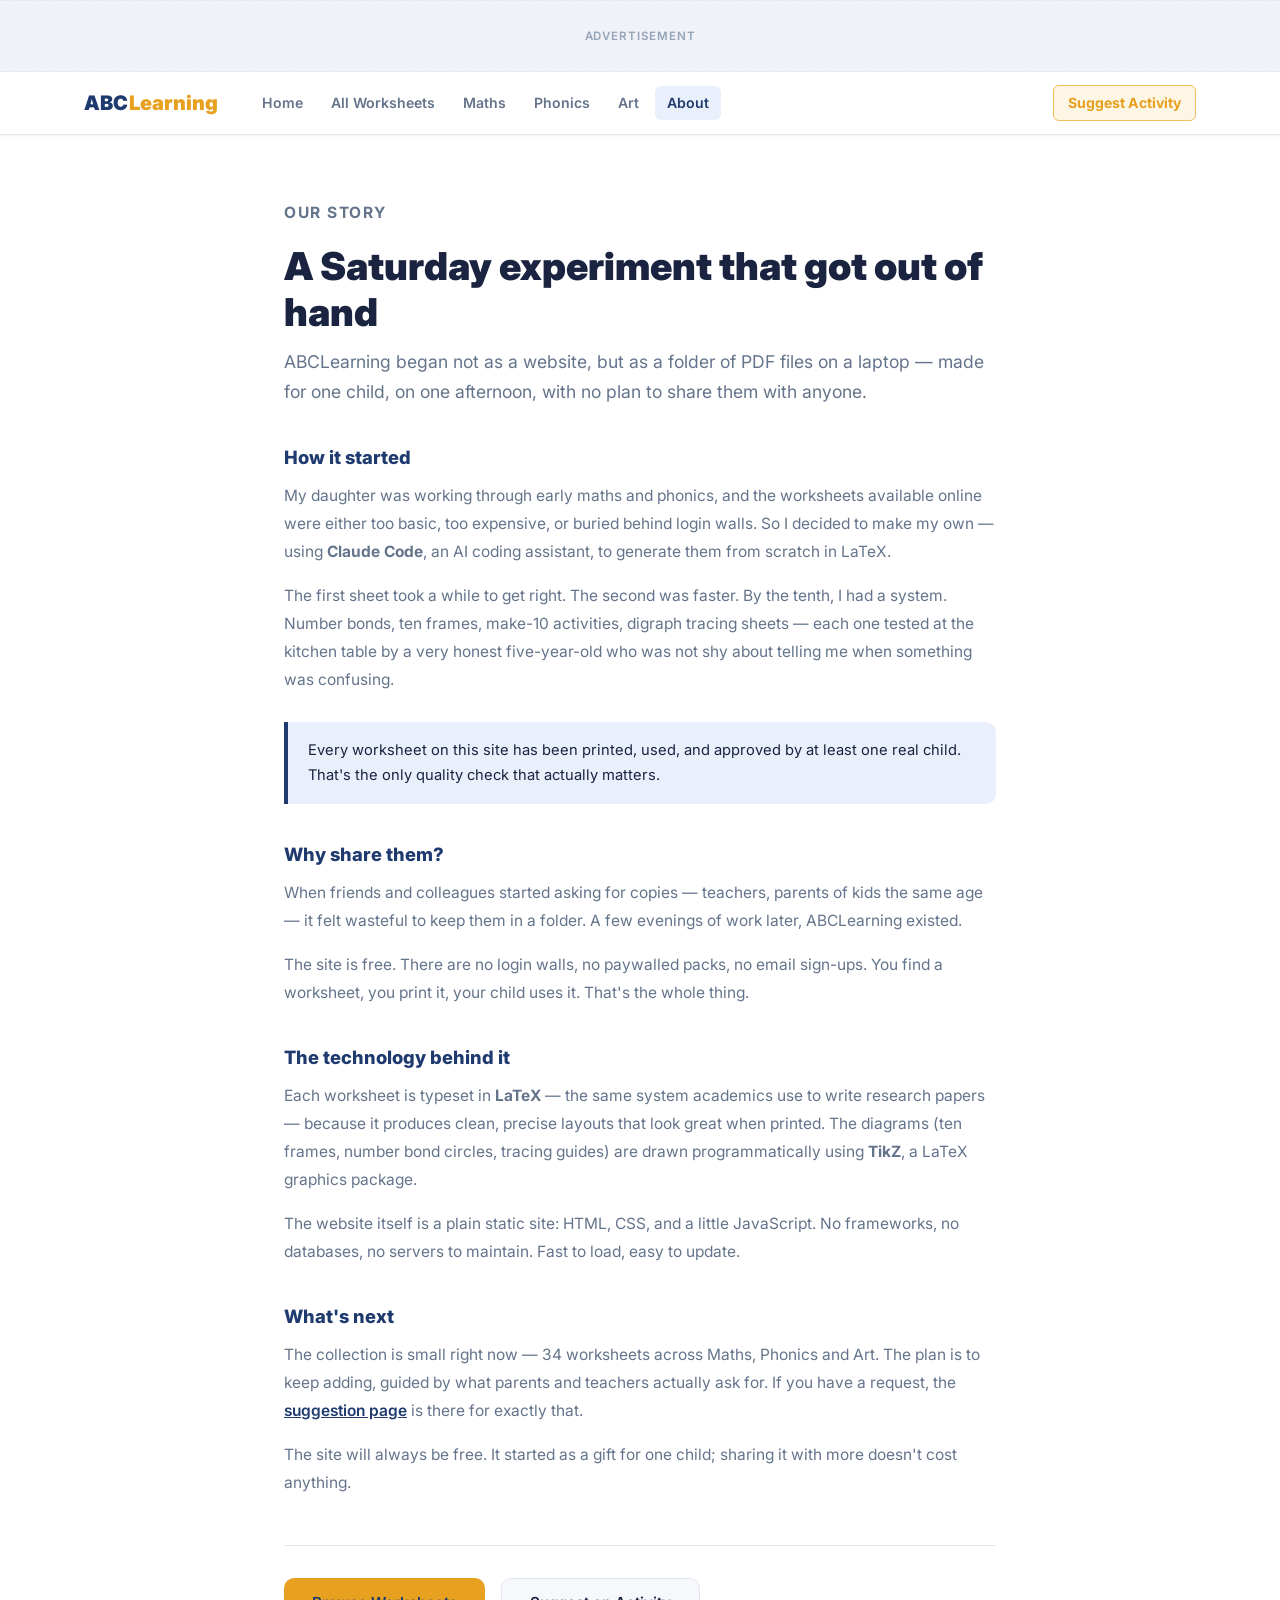
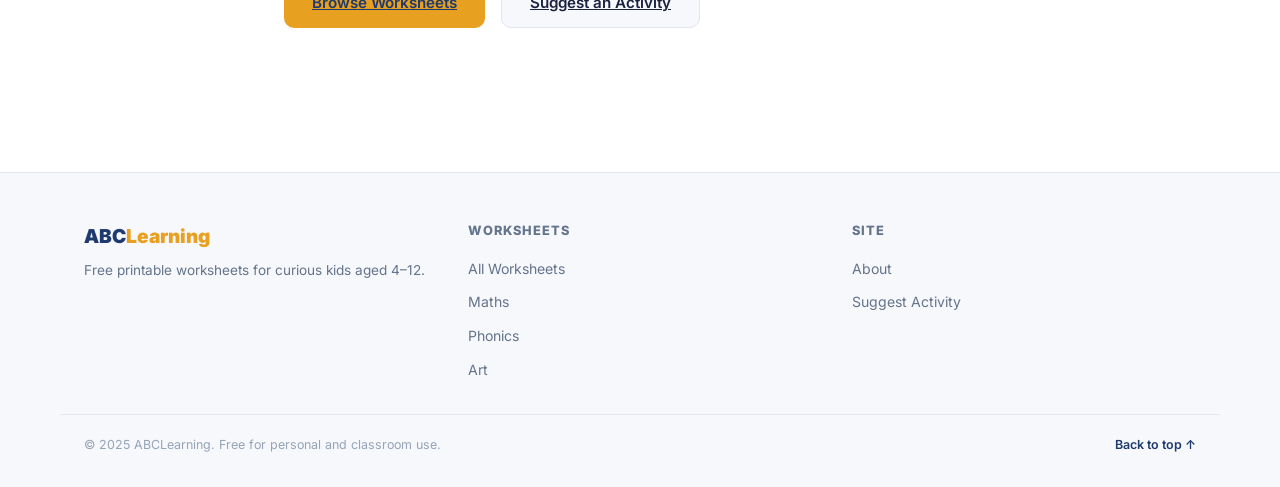
==== about.html @ a846325a "Initial commit — ABCLearning static site 26 free printable worksheets (Maths, Phonics, Art) for ages" ====
<!DOCTYPE html>
<html lang="en">
<head>
  <meta charset="UTF-8">
  <meta name="viewport" content="width=device-width, initial-scale=1.0">
  <title>About — ABCLearning</title>
  <meta name="description" content="ABCLearning started as a fun experiment generating worksheets for one child. Read the story behind the site.">
  <link rel="canonical" href="https://abclearning.net/about.html">
  <link rel="preconnect" href="https://fonts.googleapis.com">
  <link rel="preconnect" href="https://fonts.gstatic.com" crossorigin>
  <link href="https://fonts.googleapis.com/css2?family=Inter:wght@400;500;600;700;800;900&display=swap" rel="stylesheet">
  <link rel="stylesheet" href="styles.css">
</head>
<body>

<div class="ad-zone ad-banner" aria-hidden="true"></div>

<nav id="site-nav">
  <div class="nav-inner">
    <a href="index.html" class="nav-brand">
      <span class="brand-abc">ABC</span><span class="brand-learning">Learning</span>
    </a>
    <div class="nav-links">
      <a href="index.html">Home</a>
      <a href="worksheets.html">All Worksheets</a>
      <a href="maths.html">Maths</a>
      <a href="phonics.html">Phonics</a>
      <a href="art.html">Art</a>
      <a href="about.html" class="active">About</a>
      <a href="suggest.html" class="nav-cta">Suggest Activity</a>
    </div>
    <button class="nav-toggle" aria-label="Open menu">
      <span></span><span></span><span></span>
    </button>
  </div>
</nav>

<div class="about-layout">

  <p class="section-label">Our story</p>
  <h1>A Saturday experiment that got out of hand</h1>
  <p class="lead">
    ABCLearning began not as a website, but as a folder of PDF files on a laptop — made for one child, on one afternoon, with no plan to share them with anyone.
  </p>

  <h2>How it started</h2>
  <p>
    My daughter was working through early maths and phonics, and the worksheets available online were either too basic, too expensive, or buried behind login walls. So I decided to make my own — using <strong>Claude Code</strong>, an AI coding assistant, to generate them from scratch in LaTeX.
  </p>
  <p>
    The first sheet took a while to get right. The second was faster. By the tenth, I had a system. Number bonds, ten frames, make-10 activities, digraph tracing sheets — each one tested at the kitchen table by a very honest five-year-old who was not shy about telling me when something was confusing.
  </p>

  <div class="about-callout">
    Every worksheet on this site has been printed, used, and approved by at least one real child. That's the only quality check that actually matters.
  </div>

  <h2>Why share them?</h2>
  <p>
    When friends and colleagues started asking for copies — teachers, parents of kids the same age — it felt wasteful to keep them in a folder. A few evenings of work later, ABCLearning existed.
  </p>
  <p>
    The site is free. There are no login walls, no paywalled packs, no email sign-ups. You find a worksheet, you print it, your child uses it. That's the whole thing.
  </p>

  <h2>The technology behind it</h2>
  <p>
    Each worksheet is typeset in <strong>LaTeX</strong> — the same system academics use to write research papers — because it produces clean, precise layouts that look great when printed. The diagrams (ten frames, number bond circles, tracing guides) are drawn programmatically using <strong>TikZ</strong>, a LaTeX graphics package.
  </p>
  <p>
    The website itself is a plain static site: HTML, CSS, and a little JavaScript. No frameworks, no databases, no servers to maintain. Fast to load, easy to update.
  </p>

  <h2>What's next</h2>
  <p>
    The collection is small right now — 34 worksheets across Maths, Phonics and Art. The plan is to keep adding, guided by what parents and teachers actually ask for. If you have a request, the <a href="suggest.html">suggestion page</a> is there for exactly that.
  </p>
  <p>
    The site will always be free. It started as a gift for one child; sharing it with more doesn't cost anything.
  </p>

  <div style="margin-top: 48px; padding-top: 32px; border-top: 1px solid var(--border); display:flex; gap:16px; flex-wrap:wrap;">
    <a href="worksheets.html" class="btn btn-primary" style="display:inline-flex;">Browse Worksheets</a>
    <a href="suggest.html"    class="btn" style="display:inline-flex; background:var(--bg-soft); color:var(--text); border:1.5px solid var(--border);">Suggest an Activity</a>
  </div>

</div>

<footer id="site-footer">
  <div class="footer-inner">
    <div>
      <div class="footer-brand-name"><span class="brand-abc">ABC</span><span class="brand-learning">Learning</span></div>
      <p class="footer-tagline">Free printable worksheets for curious kids aged 4–12.</p>
    </div>
    <div class="footer-col">
      <h4>Worksheets</h4>
      <ul>
        <li><a href="worksheets.html">All Worksheets</a></li>
        <li><a href="maths.html">Maths</a></li>
        <li><a href="phonics.html">Phonics</a></li>
        <li><a href="art.html">Art</a></li>
      </ul>
    </div>
    <div class="footer-col">
      <h4>Site</h4>
      <ul>
        <li><a href="about.html">About</a></li>
        <li><a href="suggest.html">Suggest Activity</a></li>
      </ul>
    </div>
  </div>
  <div class="footer-bottom">
    <p>&copy; 2025 ABCLearning. Free for personal and classroom use.</p>
    <a href="#site-nav">Back to top &uarr;</a>
  </div>
</footer>

<script src="app.js"></script>
</body>
</html>
---- styles.css ----
/* ═══════════════════════════════════════════════════════════════
   ABCLearning — styles.css
   Clean, minimal teacher-resource aesthetic
   ═══════════════════════════════════════════════════════════════ */

/* ── Design tokens ───────────────────────────────────────────── */
:root {
  /* Palette */
  --bg:            #ffffff;
  --bg-soft:       #f7f8fc;
  --bg-alt:        #f0f2f8;
  --border:        #e2e6ef;
  --text:          #1a2340;
  --text-muted:    #64748b;
  --text-light:    #94a3b8;

  /* Brand */
  --primary:       #1e3a6e;
  --primary-mid:   #2952a3;
  --primary-light: #eaf0fb;

  /* Accent (CTA, highlights) */
  --accent:        #e8a020;
  --accent-light:  #fef6e4;

  /* Category colours — understated */
  --maths:         #1e3a6e;
  --maths-light:   #eaf0fb;
  --phonics:       #14532d;
  --phonics-light: #e8f5ee;
  --art:           #7c2d12;
  --art-light:     #fef0ec;

  /* Elevation */
  --shadow-xs:  0 1px 2px rgba(0,0,0,.06);
  --shadow-sm:  0 1px 4px rgba(0,0,0,.08);
  --shadow-md:  0 4px 12px rgba(0,0,0,.09);
  --shadow-lg:  0 8px 24px rgba(0,0,0,.11);

  /* Geometry */
  --radius-sm:  6px;
  --radius:     10px;
  --radius-lg:  16px;
  --max-w:      1160px;

  /* Type */
  --font:       'Inter', 'Segoe UI', system-ui, sans-serif;
}

/* ── Reset ───────────────────────────────────────────────────── */
*, *::before, *::after { box-sizing: border-box; margin: 0; padding: 0; }
html { scroll-behavior: smooth; font-size: 16px; }
body {
  font-family: var(--font);
  background: var(--bg);
  color: var(--text);
  line-height: 1.6;
  -webkit-font-smoothing: antialiased;
}
a { color: inherit; text-decoration: none; }
img { display: block; max-width: 100%; }
button { font-family: var(--font); cursor: pointer; }
ul { list-style: none; }

/* ── Typography helpers ──────────────────────────────────────── */
.section-label {
  font-size: .72rem;
  font-weight: 700;
  letter-spacing: .1em;
  text-transform: uppercase;
  color: var(--text-muted);
}
.section-title {
  font-size: clamp(1.5rem, 3vw, 2rem);
  font-weight: 800;
  color: var(--text);
  line-height: 1.2;
  margin-top: 6px;
}
.section-sub {
  font-size: 1rem;
  color: var(--text-muted);
  margin-top: 8px;
  max-width: 560px;
}

/* ── Layout helpers ──────────────────────────────────────────── */
.container {
  max-width: var(--max-w);
  margin: 0 auto;
  padding: 0 24px;
}
.section { padding: 64px 0; }
.section-alt { background: var(--bg-soft); }

/* ── Ad zones ────────────────────────────────────────────────── */
.ad-zone {
  background: var(--bg-alt);
  border: 1.5px dashed var(--border);
  border-radius: var(--radius);
  display: flex;
  align-items: center;
  justify-content: center;
  color: var(--text-light);
  font-size: .72rem;
  font-weight: 600;
  letter-spacing: .08em;
  text-transform: uppercase;
}
.ad-zone::before { content: 'Advertisement'; }

.ad-banner  { width: 100%; min-height: 72px; border-radius: 0; border-left: none; border-right: none; }
.ad-sidebar { width: 300px; min-height: 600px; flex-shrink: 0; position: sticky; top: 80px; align-self: flex-start; }
.ad-mid-grid { grid-column: 1 / -1; min-height: 80px; }

/* ════════════════════════════════════════════════════════════════
   NAVIGATION
   ════════════════════════════════════════════════════════════════ */
#site-nav {
  position: sticky;
  top: 0;
  z-index: 200;
  background: var(--bg);
  border-bottom: 1px solid var(--border);
  box-shadow: var(--shadow-xs);
}
.nav-inner {
  max-width: var(--max-w);
  margin: 0 auto;
  padding: 0 24px;
  height: 62px;
  display: flex;
  align-items: center;
  gap: 32px;
}

/* Brand */
.nav-brand {
  font-size: 1.25rem;
  font-weight: 900;
  flex-shrink: 0;
  display: flex;
  align-items: baseline;
  gap: 1px;
}
.brand-abc      { color: var(--primary); }
.brand-learning { color: var(--accent); }

/* Links */
.nav-links {
  display: flex;
  align-items: center;
  gap: 4px;
  flex: 1;
}
.nav-links a {
  padding: 6px 12px;
  border-radius: var(--radius-sm);
  font-size: .88rem;
  font-weight: 600;
  color: var(--text-muted);
  transition: background .14s, color .14s;
}
.nav-links a:hover,
.nav-links a.active {
  background: var(--primary-light);
  color: var(--primary);
}

/* CTA link */
.nav-cta {
  margin-left: auto !important;
  background: var(--accent-light) !important;
  color: var(--accent) !important;
  border: 1.5px solid #f0c060;
  border-radius: var(--radius-sm) !important;
  padding: 6px 14px !important;
  font-weight: 700 !important;
}
.nav-cta:hover {
  background: var(--accent) !important;
  color: #fff !important;
  border-color: var(--accent) !important;
}

/* Hamburger */
.nav-toggle {
  display: none;
  background: none;
  border: none;
  padding: 6px;
  margin-left: auto;
  color: var(--text);
  flex-direction: column;
  gap: 5px;
}
.nav-toggle span {
  display: block;
  width: 22px;
  height: 2px;
  background: var(--text);
  border-radius: 2px;
  transition: transform .2s, opacity .2s;
}

/* Mobile nav */
@media (max-width: 780px) {
  .nav-toggle { display: flex; }
  .nav-links {
    display: none;
    position: absolute;
    top: 62px;
    left: 0; right: 0;
    background: var(--bg);
    border-bottom: 1px solid var(--border);
    flex-direction: column;
    align-items: flex-start;
    padding: 12px 24px 20px;
    gap: 2px;
    box-shadow: var(--shadow-md);
  }
  .nav-links.open { display: flex; }
  .nav-links a { width: 100%; padding: 10px 12px; }
  .nav-cta { margin-left: 0 !important; }
}

/* ════════════════════════════════════════════════════════════════
   LANDING PAGE — index.html
   ════════════════════════════════════════════════════════════════ */

/* Hero */
.hero {
  background: var(--primary);
  color: #fff;
  padding: 80px 0 72px;
  text-align: center;
}
.hero-eyebrow {
  display: inline-block;
  background: rgba(255,255,255,.12);
  border: 1px solid rgba(255,255,255,.22);
  color: rgba(255,255,255,.9);
  font-size: .75rem;
  font-weight: 700;
  letter-spacing: .1em;
  text-transform: uppercase;
  padding: 5px 14px;
  border-radius: var(--radius-lg);
  margin-bottom: 20px;
}
.hero h1 {
  font-size: clamp(2rem, 5vw, 3rem);
  font-weight: 900;
  line-height: 1.15;
  max-width: 640px;
  margin: 0 auto 16px;
}
.hero h1 em {
  font-style: normal;
  color: var(--accent);
}
.hero p {
  font-size: 1.05rem;
  color: rgba(255,255,255,.78);
  max-width: 500px;
  margin: 0 auto 32px;
}
.hero-btns {
  display: flex;
  justify-content: center;
  gap: 12px;
  flex-wrap: wrap;
}
.btn {
  display: inline-flex;
  align-items: center;
  gap: 8px;
  padding: 12px 28px;
  border-radius: var(--radius);
  font-size: .95rem;
  font-weight: 700;
  border: none;
  transition: opacity .15s, transform .12s;
  cursor: pointer;
  text-decoration: none;
}
.btn:hover { opacity: .88; transform: translateY(-1px); }
.btn-primary { background: var(--accent); color: #1a1000; }
.btn-outline  { background: rgba(255,255,255,.12); color: #fff; border: 1.5px solid rgba(255,255,255,.35); }

/* Stats bar */
.stats-bar {
  background: var(--primary-mid);
  border-top: 1px solid rgba(255,255,255,.08);
}
.stats-inner {
  max-width: var(--max-w);
  margin: 0 auto;
  padding: 0 24px;
  display: flex;
  justify-content: center;
  gap: 48px;
  flex-wrap: wrap;
}
.stat-item {
  padding: 18px 0;
  text-align: center;
  color: #fff;
}
.stat-num  { font-size: 1.6rem; font-weight: 800; line-height: 1; }
.stat-lbl  { font-size: .75rem; font-weight: 600; color: rgba(255,255,255,.65); margin-top: 2px; letter-spacing: .05em; text-transform: uppercase; }

/* Category cards */
.category-grid {
  display: grid;
  grid-template-columns: repeat(3, 1fr);
  gap: 20px;
  margin-top: 40px;
}
.category-card {
  border: 1.5px solid var(--border);
  border-radius: var(--radius-lg);
  padding: 28px 24px;
  display: flex;
  flex-direction: column;
  gap: 8px;
  transition: box-shadow .18s, transform .15s;
  text-decoration: none;
  color: var(--text);
}
.category-card:hover {
  box-shadow: var(--shadow-md);
  transform: translateY(-3px);
}
.category-icon {
  font-size: 2rem;
  width: 52px;
  height: 52px;
  border-radius: var(--radius);
  display: flex;
  align-items: center;
  justify-content: center;
  margin-bottom: 4px;
}
.category-card.maths   .category-icon { background: var(--maths-light); }
.category-card.phonics .category-icon { background: var(--phonics-light); }
.category-card.art     .category-icon { background: var(--art-light); }

.category-card h3 { font-size: 1.1rem; font-weight: 800; }
.category-card p  { font-size: .85rem; color: var(--text-muted); line-height: 1.5; }
.category-count   { font-size: .78rem; font-weight: 700; margin-top: auto; padding-top: 12px; }
.category-card.maths   .category-count { color: var(--maths); }
.category-card.phonics .category-count { color: var(--phonics); }
.category-card.art     .category-count { color: var(--art); }

/* How it works */
.steps {
  display: grid;
  grid-template-columns: repeat(3, 1fr);
  gap: 32px;
  margin-top: 40px;
  counter-reset: steps;
}
.step {
  text-align: center;
  padding: 32px 20px;
  border-radius: var(--radius-lg);
  background: var(--bg);
  border: 1.5px solid var(--border);
  position: relative;
}
.step-num {
  width: 40px;
  height: 40px;
  border-radius: 50%;
  background: var(--primary-light);
  color: var(--primary);
  font-weight: 800;
  font-size: 1.1rem;
  display: flex;
  align-items: center;
  justify-content: center;
  margin: 0 auto 16px;
}
.step h3 { font-size: 1rem; font-weight: 800; margin-bottom: 6px; }
.step p  { font-size: .88rem; color: var(--text-muted); }

/* Featured worksheets */
.featured-grid {
  display: grid;
  grid-template-columns: repeat(auto-fill, minmax(200px, 1fr));
  gap: 20px;
  margin-top: 36px;
}

/* Story / origin section */
.story-section {
  background: var(--primary);
  color: #fff;
}
.story-inner {
  max-width: 720px;
  margin: 0 auto;
  text-align: center;
}
.story-section blockquote {
  font-size: clamp(1.05rem, 2.2vw, 1.25rem);
  line-height: 1.8;
  color: rgba(255,255,255,.88);
  font-style: italic;
  font-weight: 400;
  margin: 24px 0;
  position: relative;
  padding: 0 24px;
}
.story-section blockquote::before {
  content: '\201C';
  font-size: 4rem;
  color: var(--accent);
  position: absolute;
  top: -16px;
  left: 0;
  line-height: 1;
  font-style: normal;
}
.story-attr {
  font-size: .88rem;
  font-weight: 700;
  color: rgba(255,255,255,.6);
}

/* ════════════════════════════════════════════════════════════════
   WORKSHEET GRID — worksheets.html + category pages
   ════════════════════════════════════════════════════════════════ */

/* Page hero (category pages) */
.page-hero {
  padding: 48px 0 40px;
  border-bottom: 1px solid var(--border);
}
.page-hero-inner {
  max-width: var(--max-w);
  margin: 0 auto;
  padding: 0 24px;
}
.page-hero h1 { font-size: clamp(1.6rem, 3.5vw, 2.2rem); font-weight: 900; }
.page-hero p  { font-size: .95rem; color: var(--text-muted); margin-top: 8px; }
.page-hero-badge {
  display: inline-flex;
  align-items: center;
  gap: 6px;
  padding: 4px 12px;
  border-radius: var(--radius-lg);
  font-size: .75rem;
  font-weight: 700;
  text-transform: uppercase;
  letter-spacing: .07em;
  margin-bottom: 12px;
}
.badge-maths   { background: var(--maths-light);   color: var(--maths); }
.badge-phonics { background: var(--phonics-light);  color: var(--phonics); }
.badge-art     { background: var(--art-light);      color: var(--art); }

/* Filter bar */
#filter-bar {
  background: var(--bg);
  border-bottom: 1px solid var(--border);
  position: sticky;
  top: 62px;
  z-index: 100;
}
.filter-row {
  max-width: var(--max-w);
  margin: 0 auto;
  padding: 12px 24px;
  display: flex;
  flex-wrap: wrap;
  gap: 12px;
  align-items: center;
}
.filter-group  { display: flex; align-items: center; gap: 8px; flex-wrap: wrap; }
.filter-label  { font-size: .72rem; font-weight: 700; text-transform: uppercase; letter-spacing: .08em; color: var(--text-muted); white-space: nowrap; }
.filter-pills  { display: flex; flex-wrap: wrap; gap: 5px; }

.pill {
  border: 1.5px solid var(--border);
  border-radius: 99px;
  padding: 4px 14px;
  font-size: .8rem;
  font-weight: 600;
  background: var(--bg);
  color: var(--text-muted);
  transition: all .14s;
}
.pill:hover { border-color: var(--primary); color: var(--primary); }
.pill.active { background: var(--primary); color: #fff; border-color: var(--primary); }

.pill-maths.active   { background: var(--maths);   border-color: var(--maths); }
.pill-phonics.active { background: var(--phonics);  border-color: var(--phonics); }
.pill-art.active     { background: var(--art);      border-color: var(--art); }

.result-count {
  margin-left: auto;
  font-size: .78rem;
  font-weight: 600;
  color: var(--text-muted);
}

/* Page layout */
#page-layout {
  display: flex;
  gap: 28px;
  max-width: var(--max-w);
  margin: 0 auto;
  padding: 28px 24px;
  align-items: flex-start;
}
#card-grid-wrapper { flex: 1; min-width: 0; }

/* Card grid */
#card-grid, .featured-grid {
  display: grid;
  grid-template-columns: repeat(auto-fill, minmax(210px, 1fr));
  gap: 20px;
}

/* Card */
.card {
  background: var(--bg);
  border: 1.5px solid var(--border);
  border-radius: var(--radius-lg);
  box-shadow: var(--shadow-sm);
  overflow: hidden;
  display: flex;
  flex-direction: column;
  transition: box-shadow .18s, transform .15s;
}
.card:hover { box-shadow: var(--shadow-lg); transform: translateY(-4px); }

.card-thumbnail-wrap {
  width: 100%;
  aspect-ratio: 3 / 4;
  background: var(--bg-alt);
  overflow: hidden;
}
.card-thumbnail {
  width: 100%; height: 100%;
  object-fit: cover;
  object-position: top;
  transition: transform .3s;
}
.card:hover .card-thumbnail { transform: scale(1.04); }

.card-body {
  padding: 14px 16px 16px;
  flex: 1;
  display: flex;
  flex-direction: column;
  gap: 4px;
}
.card-meta { display: flex; align-items: center; gap: 6px; flex-wrap: wrap; }

/* Card skill badge */
.card-badge {
  border-radius: 99px;
  padding: 2px 9px;
  font-size: .68rem;
  font-weight: 700;
  text-transform: uppercase;
  letter-spacing: .06em;
  color: #fff;
}
.badge-Maths   { background: var(--maths); }
.badge-Phonics { background: var(--phonics); }
.badge-Art     { background: var(--art); }

.card-age   { font-size: .73rem; font-weight: 600; color: var(--text-muted); }
.card-title { font-size: .92rem; font-weight: 700; line-height: 1.3; color: var(--text); margin-top: 4px; }
.card-topic { font-size: .78rem; color: var(--text-muted); }

.card-print-btn {
  margin-top: 12px;
  display: flex;
  align-items: center;
  justify-content: center;
  gap: 6px;
  width: 100%;
  padding: 9px 0;
  border: 1.5px solid var(--primary);
  border-radius: var(--radius);
  background: transparent;
  color: var(--primary);
  font-size: .84rem;
  font-weight: 700;
  transition: background .14s, color .14s;
}
.card-print-btn:hover { background: var(--primary); color: #fff; }

/* No results */
.no-results {
  grid-column: 1 / -1;
  text-align: center;
  padding: 60px 20px;
  color: var(--text-muted);
  font-size: 1rem;
  font-weight: 600;
}
.hidden { display: none !important; }

/* ════════════════════════════════════════════════════════════════
   ABOUT PAGE
   ════════════════════════════════════════════════════════════════ */
.about-layout {
  max-width: 760px;
  margin: 0 auto;
  padding: 64px 24px;
}
.about-layout h1 {
  font-size: clamp(1.8rem, 4vw, 2.4rem);
  font-weight: 900;
  line-height: 1.2;
  margin-bottom: 12px;
}
.about-layout .lead {
  font-size: 1.1rem;
  color: var(--text-muted);
  margin-bottom: 36px;
  line-height: 1.7;
}
.about-layout h2 {
  font-size: 1.15rem;
  font-weight: 800;
  margin: 36px 0 10px;
  color: var(--primary);
}
.about-layout p {
  font-size: .97rem;
  color: var(--text-muted);
  line-height: 1.8;
  margin-bottom: 16px;
}
.about-layout a { color: var(--primary); font-weight: 600; text-decoration: underline; }

.about-callout {
  background: var(--primary-light);
  border-left: 4px solid var(--primary);
  border-radius: 0 var(--radius) var(--radius) 0;
  padding: 16px 20px;
  margin: 28px 0;
  font-size: .92rem;
  color: var(--text);
  line-height: 1.7;
}

/* ════════════════════════════════════════════════════════════════
   SUGGEST PAGE
   ════════════════════════════════════════════════════════════════ */
.suggest-layout {
  max-width: 640px;
  margin: 0 auto;
  padding: 64px 24px;
}
.suggest-layout h1 {
  font-size: clamp(1.6rem, 4vw, 2.2rem);
  font-weight: 900;
  margin-bottom: 10px;
}
.suggest-layout .lead {
  font-size: .97rem;
  color: var(--text-muted);
  margin-bottom: 40px;
  line-height: 1.7;
}

.form-group { display: flex; flex-direction: column; gap: 6px; margin-bottom: 22px; }
.form-group label { font-size: .85rem; font-weight: 700; color: var(--text); }
.form-group span  { font-size: .78rem; color: var(--text-muted); }

.form-group input,
.form-group select,
.form-group textarea {
  width: 100%;
  padding: 10px 14px;
  border: 1.5px solid var(--border);
  border-radius: var(--radius);
  font-family: var(--font);
  font-size: .92rem;
  color: var(--text);
  background: var(--bg);
  transition: border-color .14s;
  outline: none;
}
.form-group input:focus,
.form-group select:focus,
.form-group textarea:focus { border-color: var(--primary); }
.form-group textarea { min-height: 130px; resize: vertical; line-height: 1.6; }

.form-row { display: grid; grid-template-columns: 1fr 1fr; gap: 16px; }

.submit-btn {
  width: 100%;
  padding: 13px;
  background: var(--primary);
  color: #fff;
  border: none;
  border-radius: var(--radius);
  font-size: .95rem;
  font-weight: 700;
  cursor: pointer;
  transition: background .14s, transform .12s;
}
.submit-btn:hover { background: var(--primary-mid); transform: translateY(-1px); }

.form-note {
  font-size: .78rem;
  color: var(--text-muted);
  text-align: center;
  margin-top: 14px;
}

/* Success message (shown after submit) */
.form-success {
  text-align: center;
  padding: 48px 24px;
  display: none;
}
.form-success h2 { font-size: 1.4rem; font-weight: 800; margin-bottom: 10px; }
.form-success p  { color: var(--text-muted); font-size: .95rem; }

/* ════════════════════════════════════════════════════════════════
   FOOTER
   ════════════════════════════════════════════════════════════════ */
#site-footer {
  background: var(--bg-soft);
  border-top: 1px solid var(--border);
  padding: 48px 0 32px;
  margin-top: 80px;
}
.footer-inner {
  max-width: var(--max-w);
  margin: 0 auto;
  padding: 0 24px;
  display: grid;
  grid-template-columns: 1fr 1fr 1fr;
  gap: 40px;
}
.footer-brand-name {
  font-size: 1.2rem;
  font-weight: 900;
  margin-bottom: 8px;
}
.footer-tagline { font-size: .85rem; color: var(--text-muted); line-height: 1.6; }

.footer-col h4 { font-size: .8rem; font-weight: 800; text-transform: uppercase; letter-spacing: .08em; color: var(--text-muted); margin-bottom: 14px; }
.footer-col ul { display: flex; flex-direction: column; gap: 8px; }
.footer-col a  { font-size: .88rem; color: var(--text-muted); transition: color .12s; }
.footer-col a:hover { color: var(--primary); }

.footer-bottom {
  max-width: var(--max-w);
  margin: 32px auto 0;
  padding: 20px 24px 0;
  border-top: 1px solid var(--border);
  display: flex;
  justify-content: space-between;
  align-items: center;
  flex-wrap: wrap;
  gap: 8px;
}
.footer-bottom p { font-size: .78rem; color: var(--text-light); }
.footer-bottom a { color: var(--primary); font-weight: 600; font-size: .78rem; }

/* ════════════════════════════════════════════════════════════════
   RESPONSIVE
   ════════════════════════════════════════════════════════════════ */
@media (max-width: 900px) {
  .ad-sidebar { display: none; }
  #page-layout { padding: 20px 16px; }
  .category-grid { grid-template-columns: 1fr; gap: 14px; }
  .steps { grid-template-columns: 1fr; gap: 16px; }
  .footer-inner { grid-template-columns: 1fr 1fr; }
  .footer-inner > :first-child { grid-column: 1 / -1; }
}

@media (max-width: 640px) {
  #card-grid { grid-template-columns: repeat(2, 1fr); gap: 14px; }
  .featured-grid { grid-template-columns: repeat(2, 1fr); gap: 14px; }
  .filter-row { padding: 10px 16px; }
  .hero { padding: 56px 0 48px; }
  .stats-inner { gap: 24px; }
  .form-row { grid-template-columns: 1fr; }
  .footer-inner { grid-template-columns: 1fr; gap: 28px; }
  .footer-bottom { flex-direction: column; text-align: center; }
  .section { padding: 48px 0; }
}

@media (max-width: 400px) {
  #card-grid { grid-template-columns: 1fr; }
  .featured-grid { grid-template-columns: 1fr; }
}
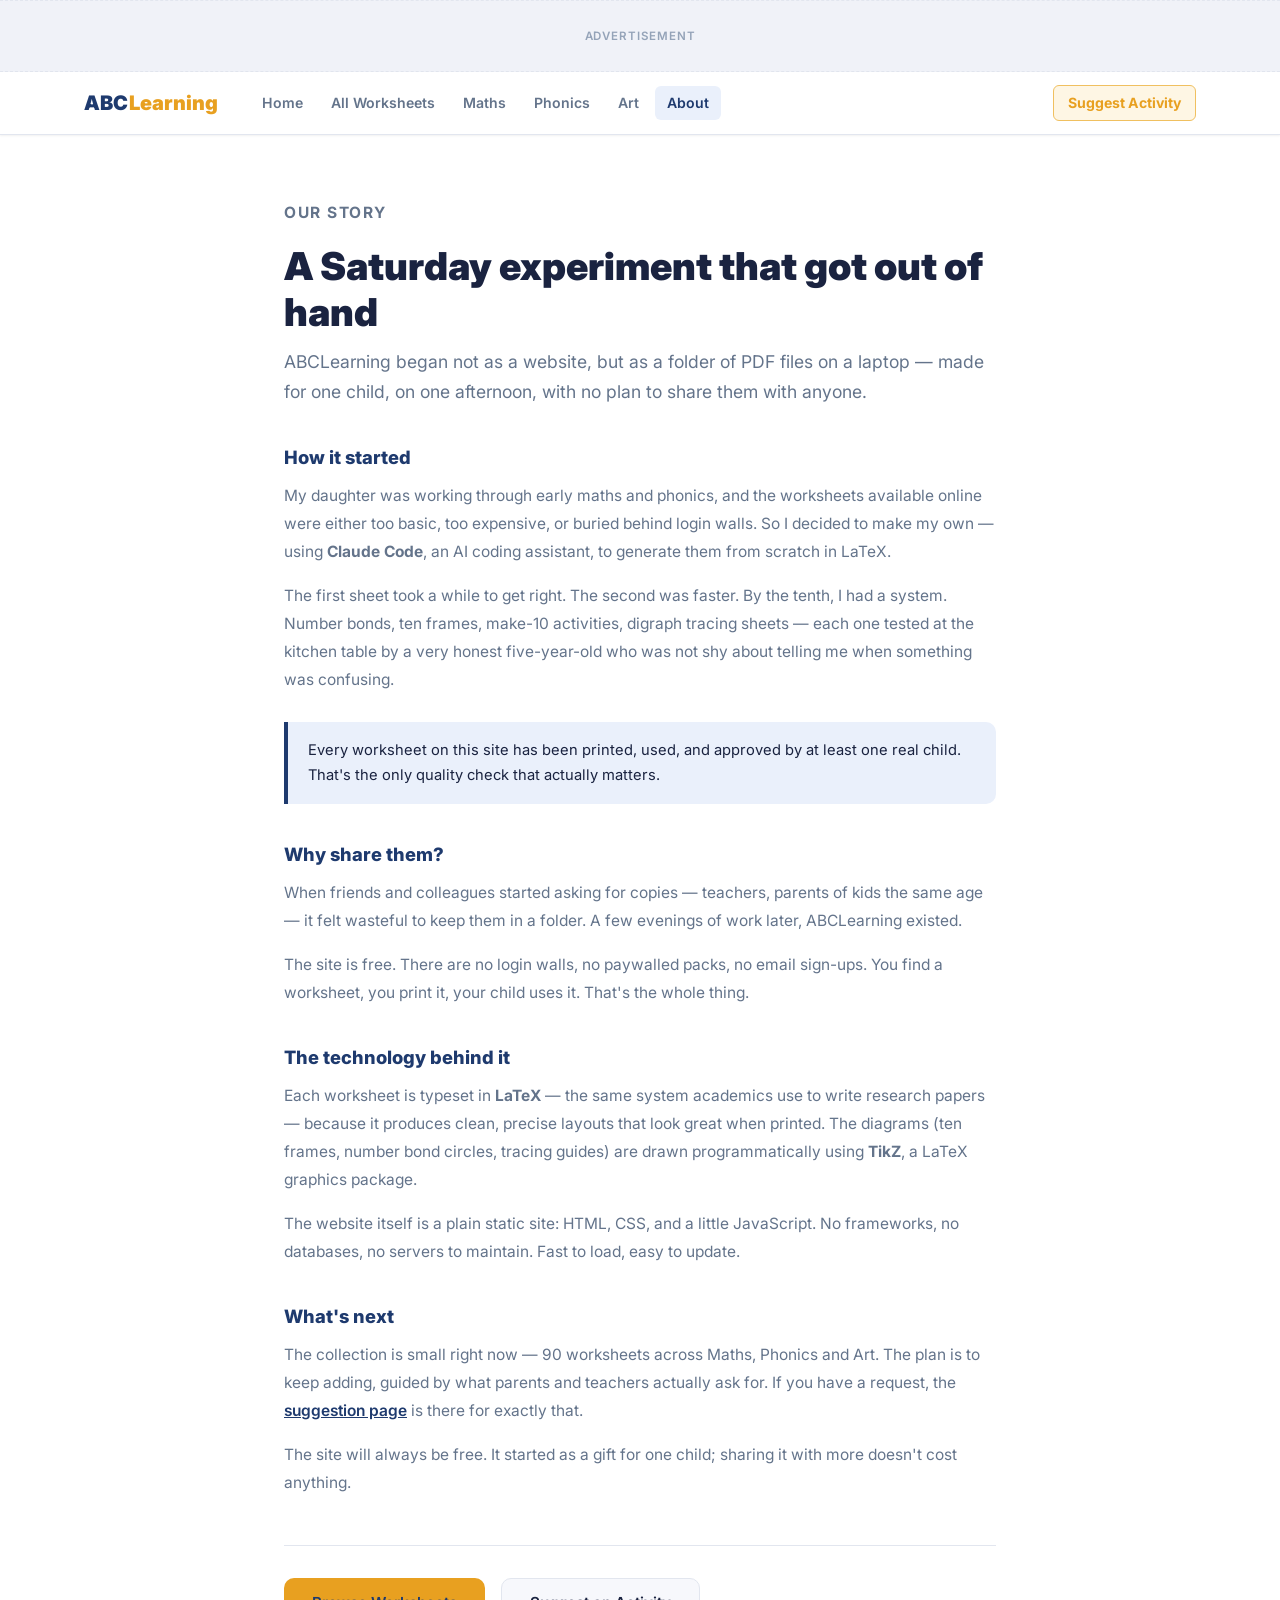
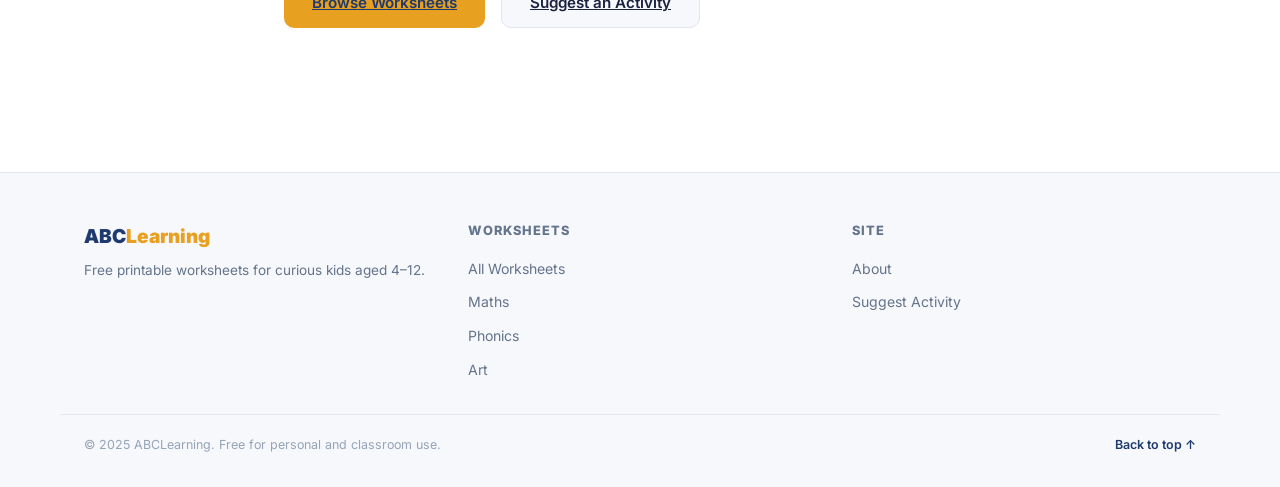
==== commit 6ba68a04: "Add 10 upper-primary maths sheets with answer keys + site fixes (80 -> 90 total) - 10 Mild/Spicy/Hot" ====
--- a/about.html
+++ b/about.html
@@ -1,11 +1,29 @@
 <!DOCTYPE html>
 <html lang="en">
 <head>
+<!-- Google tag (gtag.js) -->
+<script async src="https://www.googletagmanager.com/gtag/js?id=G-0MTFHDX1E8"></script>
+<script>
+  window.dataLayer = window.dataLayer || [];
+  function gtag(){dataLayer.push(arguments);}
+  gtag('js', new Date());
+  gtag('config', 'G-0MTFHDX1E8');
+</script>
   <meta charset="UTF-8">
   <meta name="viewport" content="width=device-width, initial-scale=1.0">
   <title>About — ABCLearning</title>
   <meta name="description" content="ABCLearning started as a fun experiment generating worksheets for one child. Read the story behind the site.">
   <link rel="canonical" href="https://abclearning.net/about.html">
+  <!-- link preview -->
+  <meta property="og:title" content="About — ABCLearning">
+  <meta property="og:description" content="ABCLearning started as a fun experiment generating worksheets for one child. Read the story behind the site.">
+  <meta property="og:url" content="https://abclearning.net/about.html">
+  <meta property="og:type" content="website">
+  <meta property="og:image" content="https://abclearning.net/og-image.png">
+  <meta property="og:image:width" content="1200">
+  <meta property="og:image:height" content="630">
+  <meta name="twitter:card" content="summary_large_image">
+  <!-- /link preview -->
   <link rel="preconnect" href="https://fonts.googleapis.com">
   <link rel="preconnect" href="https://fonts.gstatic.com" crossorigin>
   <link href="https://fonts.googleapis.com/css2?family=Inter:wght@400;500;600;700;800;900&display=swap" rel="stylesheet">
@@ -73,7 +91,7 @@
 
   <h2>What's next</h2>
   <p>
-    The collection is small right now — 34 worksheets across Maths, Phonics and Art. The plan is to keep adding, guided by what parents and teachers actually ask for. If you have a request, the <a href="suggest.html">suggestion page</a> is there for exactly that.
+    The collection is small right now — <span data-count="all">90</span> worksheets across Maths, Phonics and Art. The plan is to keep adding, guided by what parents and teachers actually ask for. If you have a request, the <a href="suggest.html">suggestion page</a> is there for exactly that.
   </p>
   <p>
     The site will always be free. It started as a gift for one child; sharing it with more doesn't cost anything.
--- a/styles.css
+++ b/styles.css
@@ -596,6 +596,18 @@
 }
 .card-print-btn:hover { background: var(--primary); color: #fff; }
 
+/* Answer key link (only on sheets that have one) */
+.card-answers-link {
+  margin-top: 6px;
+  text-align: center;
+  font-size: .78rem;
+  font-weight: 600;
+  color: var(--text-muted);
+  text-decoration: underline;
+  text-underline-offset: 2px;
+}
+.card-answers-link:hover { color: var(--primary); }
+
 /* No results */
 .no-results {
   grid-column: 1 / -1;
